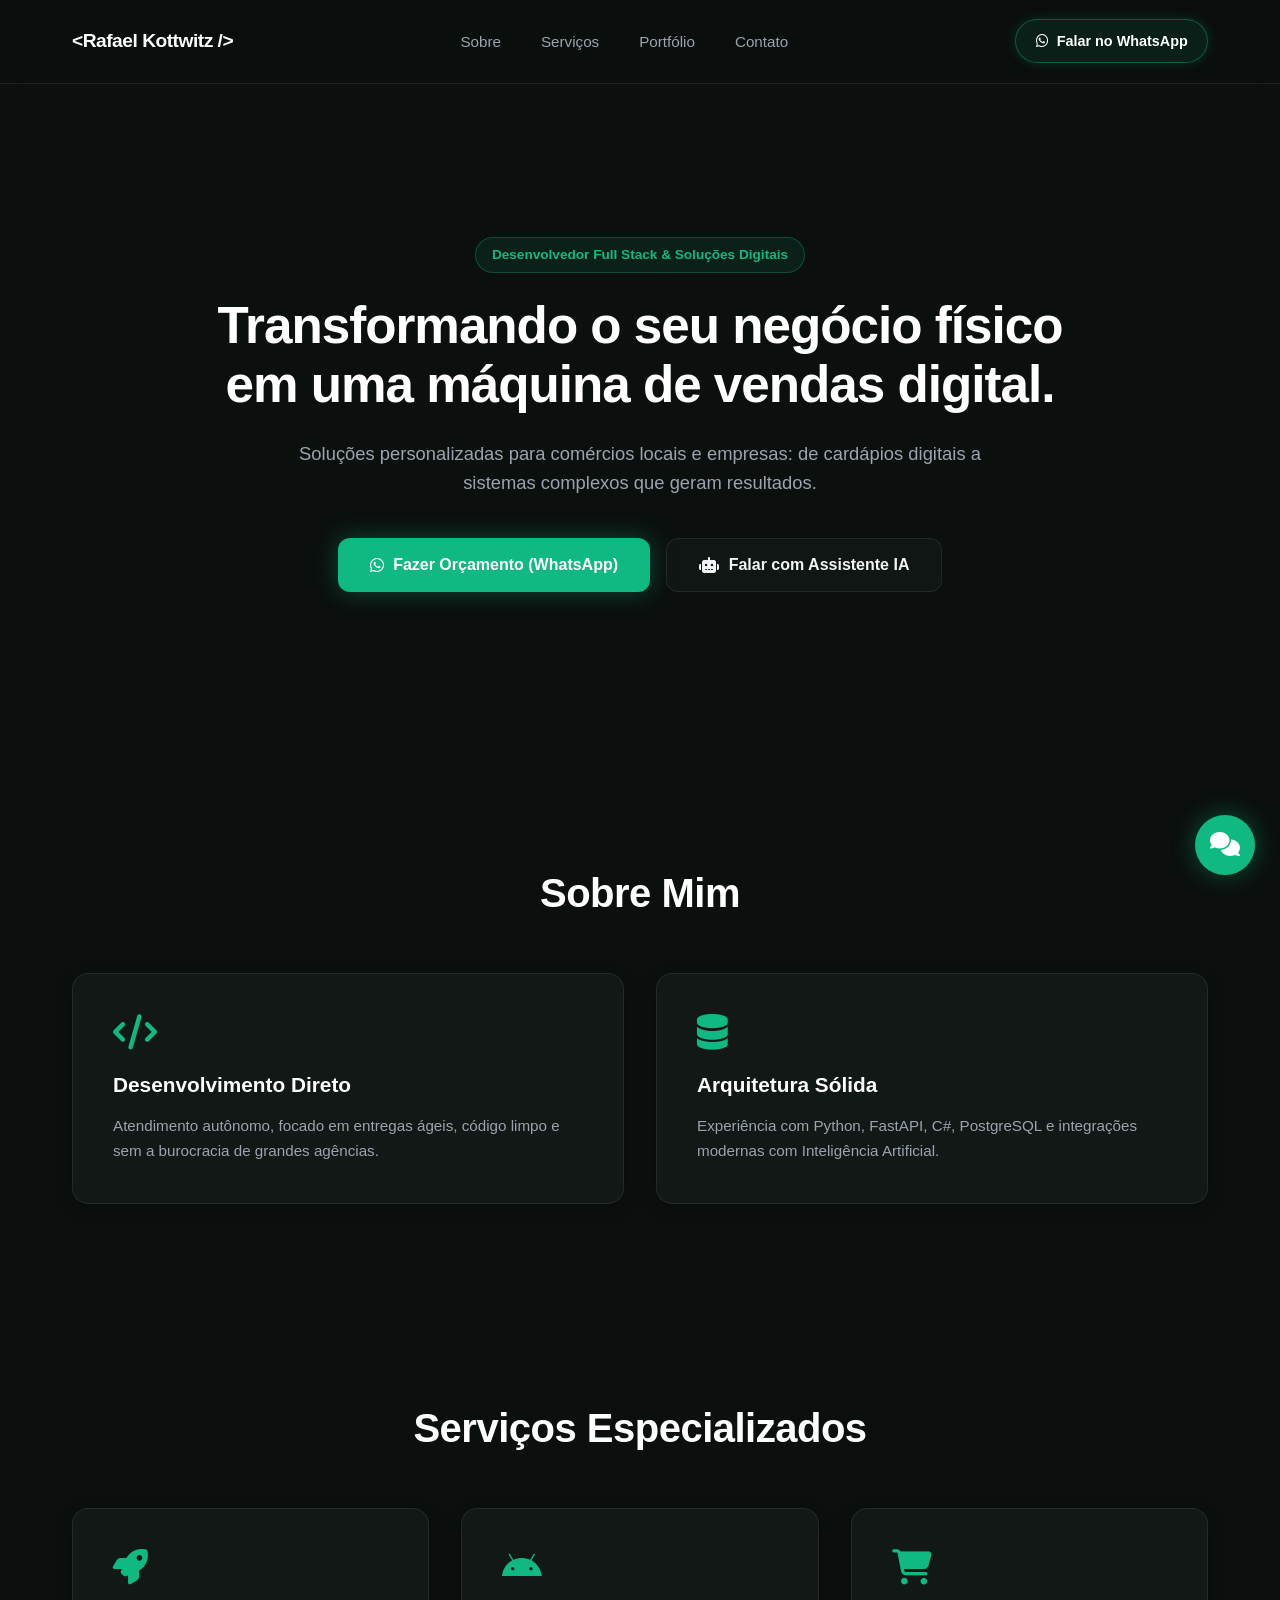
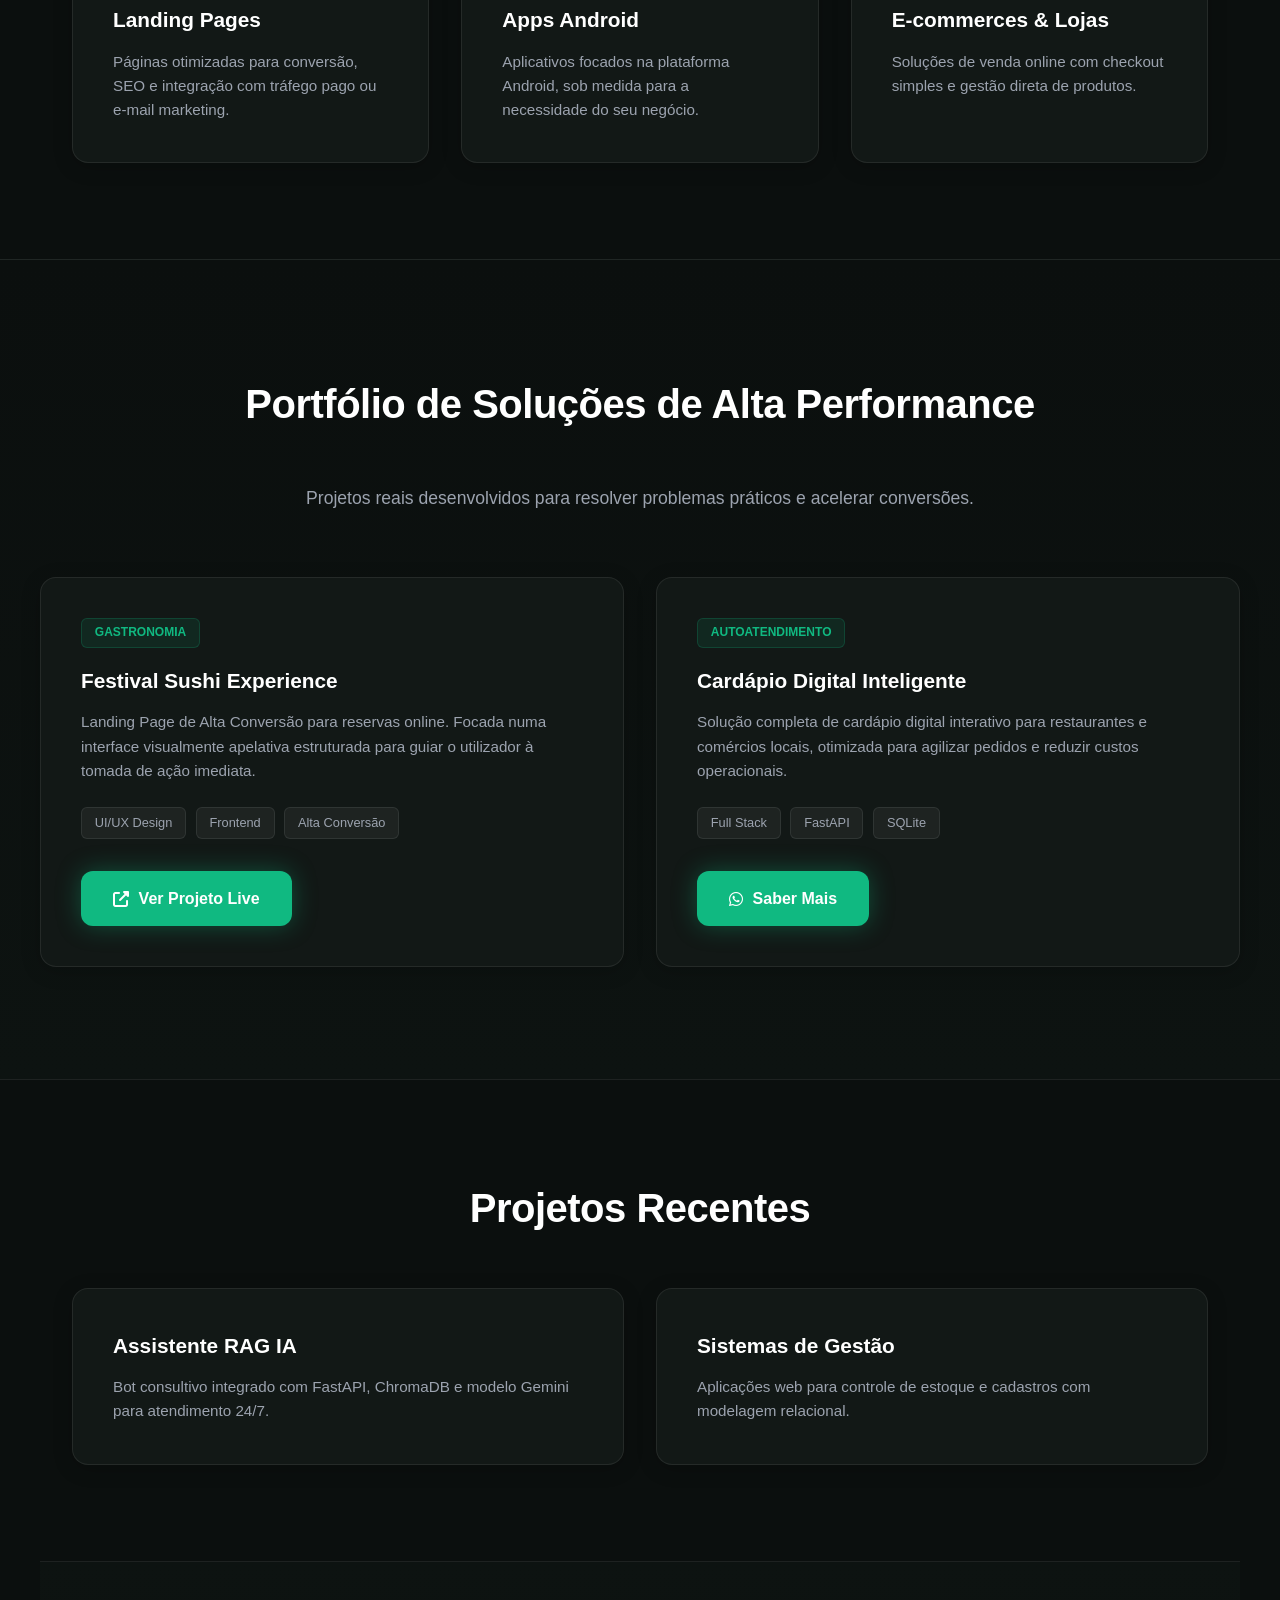
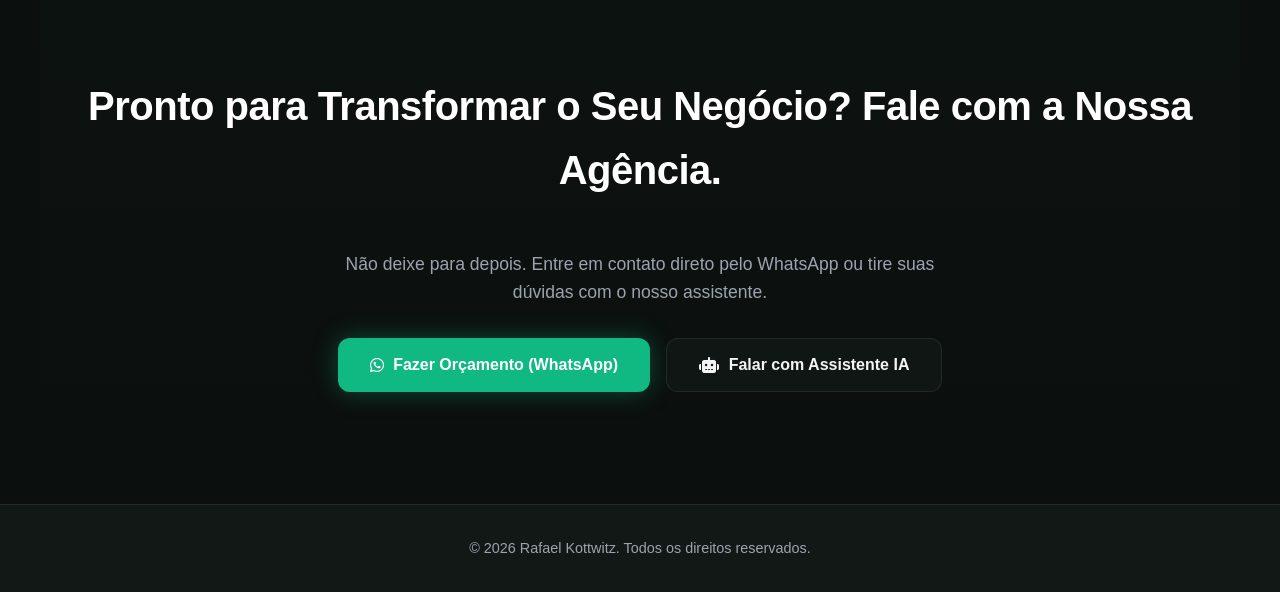
==== index.html @ d49a2260 "design att" ====
<!DOCTYPE html>
<html lang="pt-BR">

<head>
    <meta charset="UTF-8">
    <meta name="viewport" content="width=device-width, initial-scale=1.0">
    <title>Rafael Kottwitz | Desenvolvedor Software & Soluções B2B</title>
    <link rel="stylesheet" href="styles.css">
    <link rel="stylesheet" href="https://cdnjs.cloudflare.com/ajax/libs/font-awesome/6.4.0/css/all.min.css">
</head>

<body>
    <!-- Header Fixo / Navbar Persistente -->
    <header class="header">
        <nav class="nav-container">
            <div class="logo">&lt;Rafael Kottwitz /&gt;</div>
            <ul class="nav-links">
                <li><a href="#sobre">Sobre</a></li>
                <li><a href="#servicos">Serviços</a></li>
                <li><a href="#portfolio">Portfólio</a></li>
                <li><a href="#contato">Contato</a></li>
            </ul>
            <div class="header-cta">
                <a href="https://wa.me/5547988258610?text=Olá%20Rafael,%20vi%20o%20teu%20portfólio%20e%20quero%20fazer%20um%20orçamento!" target="_blank" class="btn-nav">
                    <i class="fab fa-whatsapp"></i> Falar no WhatsApp
                </a>
            </div>
        </nav>
    </header>

    <main>
        <!-- Hero Section -->
        <section class="hero" id="inicio">
            <div class="hero-overlay"></div>
            <div class="hero-content">
                <span class="badge">Desenvolvedor Full Stack & Soluções Digitais</span>
                <h1>Transformando o seu negócio físico em uma máquina de vendas digital.</h1>
                <p>Soluções personalizadas para comércios locais e empresas: de cardápios digitais a sistemas complexos que geram resultados.</p>
                <div class="hero-btns">
                    <a href="https://wa.me/5547988258610?text=Olá%20Rafael,%20gostaria%20de%20fazer%20um%20orçamento." target="_blank" class="btn-primary">
                        <i class="fab fa-whatsapp"></i> Fazer Orçamento (WhatsApp)
                    </a>
                    <button class="btn-secondary" onclick="toggleChat()">
                        <i class="fas fa-robot"></i> Falar com Assistente IA
                    </button>
                </div>
            </div>
        </section>

        <!-- Sobre Mim -->
        <section id="sobre" class="sobre">
            <h2>Sobre Mim</h2>
            <div class="sobre-grid">
                <div class="sobre-card">
                    <i class="fas fa-code"></i>
                    <h3>Desenvolvimento Direto</h3>
                    <p>Atendimento autônomo, focado em entregas ágeis, código limpo e sem a burocracia de grandes agências.</p>
                </div>
                <div class="sobre-card">
                    <i class="fas fa-database"></i>
                    <h3>Arquitetura Sólida</h3>
                    <p>Experiência com Python, FastAPI, C#, PostgreSQL e integrações modernas com Inteligência Artificial.</p>
                </div>
            </div>
        </section>

        <!-- Serviços Especializados -->
        <section id="servicos" class="servicos">
            <h2>Serviços Especializados</h2>
            <div class="cards-grid">
                <div class="card">
                    <i class="fas fa-rocket"></i>
                    <h3>Landing Pages</h3>
                    <p>Páginas otimizadas para conversão, SEO e integração com tráfego pago ou e-mail marketing.</p>
                </div>
                <div class="card">
                    <i class="fab fa-android"></i>
                    <h3>Apps Android</h3>
                    <p>Aplicativos focados na plataforma Android, sob medida para a necessidade do seu negócio.</p>
                </div>
                <div class="card">
                    <i class="fas fa-shopping-cart"></i>
                    <h3>E-commerces & Lojas</h3>
                    <p>Soluções de venda online com checkout simples e gestão direta de produtos.</p>
                </div>
            </div>
        </section>

        <!-- Vitrine de Projetos em Destaque -->
        <section id="portfolio" class="portfolio-section">
            <div class="container">
                <h2 class="section-title">Portfólio de Soluções de Alta Performance</h2>
                <p class="section-subtitle">Projetos reais desenvolvidos para resolver problemas práticos e acelerar conversões.</p>

                <div class="project-grid-main">
                    <div class="project-card">
                        <div class="project-info">
                            <span class="project-tag-top">Gastronomia</span>
                            <h3>Festival Sushi Experience</h3>
                            <p>
                                Landing Page de Alta Conversão para reservas online. Focada numa interface visualmente apelativa estruturada para guiar o utilizador à tomada de ação imediata.
                            </p>
                            <div class="project-tags">
                                <span>UI/UX Design</span>
                                <span>Frontend</span>
                                <span>Alta Conversão</span>
                            </div>
                            <div class="project-actions">
                                <a href="https://festivalsushi.netlify.app/" target="_blank" class="btn-primary">
                                    <i class="fas fa-external-link-alt"></i> Ver Projeto Live
                                </a>
                            </div>
                        </div>
                    </div>

                    <div class="project-card">
                        <div class="project-info">
                            <span class="project-tag-top">Autoatendimento</span>
                            <h3>Cardápio Digital Inteligente</h3>
                            <p>
                                Solução completa de cardápio digital interativo para restaurantes e comércios locais, otimizada para agilizar pedidos e reduzir custos operacionais.
                            </p>
                            <div class="project-tags">
                                <span>Full Stack</span>
                                <span>FastAPI</span>
                                <span>SQLite</span>
                            </div>
                            <div class="project-actions">
                                <a href="https://wa.me/5547988258610?text=Olá%20Rafael,%20quero%20conhecer%20o%20Cardápio%20Digital!" target="_blank" class="btn-primary">
                                    <i class="fab fa-whatsapp"></i> Saber Mais
                                </a>
                            </div>
                        </div>
                    </div>
                </div>
            </div>
        </section>

        <!-- Outros Projetos / Projetos Recentes -->
        <section class="portfolio">
            <h2>Projetos Recentes</h2>
            <div class="portfolio-grid">
                <div class="portfolio-item">
                    <div class="portfolio-info">
                        <h3>Assistente RAG IA</h3>
                        <p>Bot consultivo integrado com FastAPI, ChromaDB e modelo Gemini para atendimento 24/7.</p>
                    </div>
                </div>
                <div class="portfolio-item">
                    <div class="portfolio-info">
                        <h3>Sistemas de Gestão</h3>
                        <p>Aplicações web para controle de estoque e cadastros com modelagem relacional.</p>
                    </div>
                </div>
            </div>
        </section>

        <!-- Secção de Contato Final -->
        <section id="contato" class="contato-final">
            <div class="container text-center">
                <h2>Pronto para Transformar o Seu Negócio? Fale com a Nossa Agência.</h2>
                <p>Não deixe para depois. Entre em contato direto pelo WhatsApp ou tire suas dúvidas com o nosso assistente.</p>
                <div class="hero-btns" style="margin-top: 2rem;">
                    <a href="https://wa.me/5547988258610?text=Olá%20Rafael,%20quero%20fazer%20um%20orçamento%20pelo%20portfólio." target="_blank" class="btn-primary">
                        <i class="fab fa-whatsapp"></i> Fazer Orçamento (WhatsApp)
                    </a>
                    <button class="btn-secondary" onclick="toggleChat()">
                        <i class="fas fa-robot"></i> Falar com Assistente IA
                    </button>
                </div>
            </div>
        </section>
    </main>

    <!-- Footer -->
    <footer class="footer-bottom">
        <p>© 2026 Rafael Kottwitz. Todos os direitos reservados.</p>
    </footer>

    <!-- Chat Widget Integrado -->
    <div class="chat-widget">
        <button class="chat-toggle-btn" onclick="toggleChat()">
            <i class="fas fa-comments"></i>
        </button>

        <div class="chat-box" id="chatBox">
            <div class="chat-header">
                <div class="chat-status">
                    <span class="status-dot"></span>
                    <div>
                        <strong>Assistente Virtual</strong>
                        <small>IA de Atendimento</small>
                    </div>
                </div>
                <button class="close-btn" onclick="toggleChat()">&times;</button>
            </div>

            <div class="chat-messages" id="chatMessages">
                <div class="message bot-message">
                    Olá! Sou o assistente virtual do Rafael. Como posso te ajudar com seu projeto hoje?
                </div>
            </div>

            <div class="chat-quick-tags">
                <button onclick="sendQuickMessage('Quanto custa uma landing page?')">📄 Preço Landing Page</button>
                <button onclick="sendQuickMessage('Você faz app para Android?')">📱 App Android</button>
            </div>

            <form class="chat-input-area" id="chatForm" onsubmit="handleSendMessage(event)">
                <input type="text" id="userInput" placeholder="Digite sua mensagem..." autocomplete="off">
                <button type="submit"><i class="fas fa-paper-plane"></i></button>
            </form>
        </div>
    </div>

    <script src="script.js"></script>
</body>

</html>
---- styles.css ----
:root {
    --bg-color: #0b0f0e;
    --card-bg: #121816;
    --accent-color: #10b981;
    --accent-hover: #059669;
    --text-color: #f3f4f6;
    --text-secondary: #9ca3af;
    --border-color: rgba(255, 255, 255, 0.08);
}

* {
    margin: 0;
    padding: 0;
    box-sizing: border-box;
    font-family: 'Segoe UI', Tahoma, Geneva, Verdana, sans-serif;
}

body {
    background-color: var(--bg-color);
    color: var(--text-color);
    line-height: 1.6;
    overflow-x: hidden;
}

/* Header fixo com efeito vidro */
.header {
    background: rgba(11, 15, 14, 0.85);
    backdrop-filter: blur(12px);
    position: fixed;
    top: 0;
    width: 100%;
    z-index: 100;
    border-bottom: 1px solid var(--border-color);
}

.nav-container {
    max-width: 1200px;
    margin: 0 auto;
    display: flex;
    justify-content: space-between;
    align-items: center;
    padding: 1.2rem 2rem;
}

.logo {
    font-weight: 700;
    font-size: 1.2rem;
    color: #ffffff;
    letter-spacing: -0.5px;
}

.logo span {
    color: var(--accent-color);
}

.nav-links {
    display: flex;
    list-style: none;
    gap: 2.5rem;
    align-items: center;
}

.nav-links a {
    color: var(--text-secondary);
    text-decoration: none;
    transition: 0.3s;
    font-size: 0.95rem;
    font-weight: 500;
}

.nav-links a:hover {
    color: var(--accent-color);
}

.btn-nav {
    border: 1px solid rgba(16, 185, 129, 0.4);
    padding: 0.6rem 1.2rem;
    border-radius: 9999px;
    background: rgba(16, 185, 129, 0.1);
    color: #ffffff;
    text-decoration: none;
    font-weight: 600;
    font-size: 0.9rem;
    display: inline-flex;
    align-items: center;
    gap: 0.5rem;
    transition: all 0.3s ease;
    box-shadow: 0 0 12px rgba(16, 185, 129, 0.2);
}

.btn-nav:hover {
    background: var(--accent-hover);
    border-color: var(--accent-hover);
}

/* Hero Section */
.hero {
    position: relative;
    min-height: 85vh;
    display: flex;
    align-items: center;
    justify-content: center;
    padding: 9rem 2rem 5rem;
    text-align: center;
    background: url('https://images.unsplash.com/photo-1550751827-4bd374c3f58b?auto=format&fit=crop&q=80&w=1920') no-repeat center center/cover;
}

.hero-overlay {
    position: absolute;
    top: 0;
    left: 0;
    width: 100%;
    height: 100%;
    background: radial-gradient(circle at center, rgba(11, 15, 14, 0.85) 0%, rgba(11, 15, 14, 0.96) 100%);
    z-index: 1;
}

.hero-content {
    position: relative;
    z-index: 2;
    max-width: 900px;
}

.badge {
    background: rgba(16, 185, 129, 0.1);
    color: var(--accent-color);
    padding: 0.4rem 1rem;
    border-radius: 9999px;
    font-size: 0.85rem;
    border: 1px solid rgba(16, 185, 129, 0.3);
    font-weight: 600;
    display: inline-block;
    margin-bottom: 1.5rem;
}

.hero h1 {
    font-size: 3.2rem;
    margin-bottom: 1.5rem;
    font-weight: 800;
    letter-spacing: -1px;
    line-height: 1.15;
    color: #ffffff;
}

.hero p {
    color: var(--text-secondary);
    font-size: 1.15rem;
    margin-bottom: 2.5rem;
    max-width: 700px;
    margin-left: auto;
    margin-right: auto;
}

.hero-btns {
    display: flex;
    gap: 1rem;
    justify-content: center;
    flex-wrap: wrap;
}

.btn-primary, .btn-secondary {
    padding: 0.9rem 2rem;
    border-radius: 12px;
    font-weight: 600;
    cursor: pointer;
    text-decoration: none;
    display: inline-flex;
    align-items: center;
    gap: 0.6rem;
    transition: all 0.3s ease;
    font-size: 1rem;
}

.btn-primary {
    background: var(--accent-color);
    color: #ffffff;
    border: none;
    box-shadow: 0 0 25px rgba(16, 185, 129, 0.35);
}

.btn-primary:hover {
    background: var(--accent-hover);
    transform: translateY(-2px);
    box-shadow: 0 0 30px rgba(16, 185, 129, 0.5);
}

.btn-secondary {
    background: rgba(18, 24, 22, 0.8);
    color: var(--text-color);
    border: 1px solid var(--border-color);
}

.btn-secondary:hover {
    border-color: var(--accent-color);
    background: rgba(18, 24, 22, 1);
    transform: translateY(-2px);
}

section {
    max-width: 1200px;
    margin: 0 auto;
    padding: 6rem 2rem;
}

section h2 {
    font-size: 2.5rem;
    margin-bottom: 3rem;
    text-align: center;
    font-weight: 700;
    letter-spacing: -0.5px;
    color: #ffffff;
}

/* Grids e Cards */
.cards-grid, .sobre-grid, .portfolio-grid, .project-grid-main {
    display: grid;
    grid-template-columns: repeat(auto-fit, minmax(280px, 1fr));
    gap: 2rem;
}

.card, .sobre-card, .portfolio-item, .project-card {
    background: var(--card-bg);
    border: 1px solid var(--border-color);
    padding: 2.5rem;
    border-radius: 16px;
    transition: all 0.3s ease;
    box-shadow: 0 4px 20px rgba(0,0,0,0.2);
}

.card:hover, .sobre-card:hover, .portfolio-item:hover, .project-card:hover {
    border-color: rgba(16, 185, 129, 0.5);
    transform: translateY(-5px);
    box-shadow: 0 10px 30px rgba(16, 185, 129, 0.15);
}

.card i, .sobre-card i {
    font-size: 2.2rem;
    color: var(--accent-color);
    margin-bottom: 1.2rem;
}

.card h3, .sobre-card h3, .portfolio-item h3, .project-info h3 {
    color: #ffffff;
    font-size: 1.3rem;
    margin-bottom: 0.8rem;
}

.card p, .sobre-card p, .portfolio-item p, .project-info p, .section-subtitle {
    color: var(--text-secondary);
    font-size: 0.95rem;
    line-height: 1.6;
}

/* Secção de Projetos em Destaque */
.portfolio-section {
    background: linear-gradient(180deg, var(--bg-color) 0%, #0d1311 100%);
    border-top: 1px solid var(--border-color);
    border-bottom: 1px solid var(--border-color);
    max-width: 100%;
    padding: 7rem 2rem;
}

.portfolio-section .container {
    max-width: 1200px;
    margin: 0 auto;
}

.section-subtitle {
    text-align: center;
    margin-bottom: 4rem;
    font-size: 1.1rem;
}

.project-tag-top {
    display: inline-block;
    background: rgba(16, 185, 129, 0.1);
    color: var(--accent-color);
    padding: 0.3rem 0.8rem;
    border-radius: 6px;
    font-size: 0.75rem;
    font-weight: 600;
    text-transform: uppercase;
    margin-bottom: 1rem;
    border: 1px solid rgba(16, 185, 129, 0.2);
}

.project-tags {
    display: flex;
    gap: 0.6rem;
    margin: 1.5rem 0;
    flex-wrap: wrap;
}

.project-tags span {
    background: rgba(255, 255, 255, 0.05);
    color: var(--text-secondary);
    padding: 0.3rem 0.8rem;
    border-radius: 6px;
    font-size: 0.8rem;
    border: 1px solid var(--border-color);
}

.project-actions {
    margin-top: 2rem;
}

/* Contato Final */
.contato-final {
    background: linear-gradient(180deg, #0d1311 0%, var(--bg-color) 100%);
    border-top: 1px solid var(--border-color);
    text-align: center;
    padding: 7rem 2rem;
}

.contato-final p {
    color: var(--text-secondary);
    font-size: 1.1rem;
    max-width: 650px;
    margin: 0 auto;
}

.text-center {
    text-align: center;
}

.footer-bottom {
    background: var(--card-bg);
    border-top: 1px solid var(--border-color);
    padding: 2rem;
    text-align: center;
    color: var(--text-secondary);
    font-size: 0.9rem;
}

/* Chat Widget Modernizado */
.chat-widget {
    position: fixed;
    bottom: 25px;
    right: 25px;
    z-index: 1000;
}

.chat-toggle-btn {
    width: 60px;
    height: 60px;
    border-radius: 50%;
    background: var(--accent-color);
    border: none;
    color: #ffffff;
    font-size: 1.5rem;
    cursor: pointer;
    box-shadow: 0 0 25px rgba(16, 185, 129, 0.4);
    transition: all 0.3s ease;
}

.chat-toggle-btn:hover {
    transform: scale(1.1);
    background: var(--accent-hover);
}

.chat-box {
    display: none;
    position: absolute;
    bottom: 75px;
    right: 0;
    width: 380px;
    height: 500px;
    background: var(--card-bg);
    border: 1px solid var(--border-color);
    border-radius: 16px;
    flex-direction: column;
    box-shadow: 0 15px 40px rgba(0,0,0,0.6);
    overflow: hidden;
}

.chat-box.active {
    display: flex;
}

.chat-header {
    background: #17201c;
    padding: 1rem 1.2rem;
    display: flex;
    justify-content: space-between;
    align-items: center;
    border-bottom: 1px solid var(--border-color);
}

.chat-status {
    display: flex;
    align-items: center;
    gap: 0.7rem;
}

.status-dot {
    width: 9px;
    height: 9px;
    background: var(--accent-color);
    border-radius: 50%;
    box-shadow: 0 0 8px var(--accent-color);
}

.close-btn {
    background: none;
    border: none;
    color: var(--text-secondary);
    font-size: 1.5rem;
    cursor: pointer;
    transition: 0.2s;
}

.close-btn:hover {
    color: #ffffff;
}

.chat-messages {
    flex: 1;
    padding: 1.2rem;
    overflow-y: auto;
    display: flex;
    flex-direction: column;
    gap: 0.9rem;
}

.message {
    max-width: 85%;
    padding: 0.8rem 1rem;
    border-radius: 10px;
    font-size: 0.9rem;
}

.user-message {
    background: var(--accent-color);
    color: #ffffff;
    align-self: flex-end;
    font-weight: 500;
}

.bot-message {
    background: #18221e;
    color: var(--text-color);
    align-self: flex-start;
    border: 1px solid var(--border-color);
}

.chat-quick-tags {
    padding: 0.6rem;
    display: flex;
    gap: 0.5rem;
    overflow-x: auto;
    background: #0d1210;
    border-top: 1px solid var(--border-color);
}

.chat-quick-tags button {
    background: #16201c;
    border: 1px solid var(--border-color);
    color: var(--text-color);
    padding: 0.4rem 0.8rem;
    border-radius: 6px;
    font-size: 0.78rem;
    white-space: nowrap;
    cursor: pointer;
    transition: 0.2s;
}

.chat-quick-tags button:hover {
    border-color: var(--accent-color);
    color: var(--accent-color);
}

.chat-input-area {
    display: flex;
    padding: 0.9rem;
    border-top: 1px solid var(--border-color);
    background: #17201c;
}

.chat-input-area input {
    flex: 1;
    background: #0b0f0e;
    border: 1px solid var(--border-color);
    color: var(--text-color);
    padding: 0.6rem 0.9rem;
    border-radius: 8px;
    outline: none;
    font-size: 0.9rem;
}

.chat-input-area input:focus {
    border-color: var(--accent-color);
}

.chat-input-area button {
    background: var(--accent-color);
    border: none;
    color: #ffffff;
    padding: 0 1.1rem;
    margin-left: 0.6rem;
    border-radius: 8px;
    cursor: pointer;
    font-size: 1rem;
    transition: 0.2s;
}

.chat-input-area button:hover {
    background: var(--accent-hover);
}

/* Responsividade Mobile */
@media (max-width: 768px) {
    .nav-links {
        display: none;
    }
    
    .hero h1 {
        font-size: 2.3rem;
    }
    
    section {
        padding: 4rem 1.2rem;
    }
}

@media (max-width: 480px) {
    .chat-box {
        position: fixed;
        bottom: 0;
        right: 0;
        left: 0;
        top: 0;
        width: 100% !important;
        height: 100dvh !important;
        border-radius: 0;
        border: none;
        z-index: 2000;
    }
    
    .chat-widget {
        bottom: 15px;
        right: 15px;
    }
}
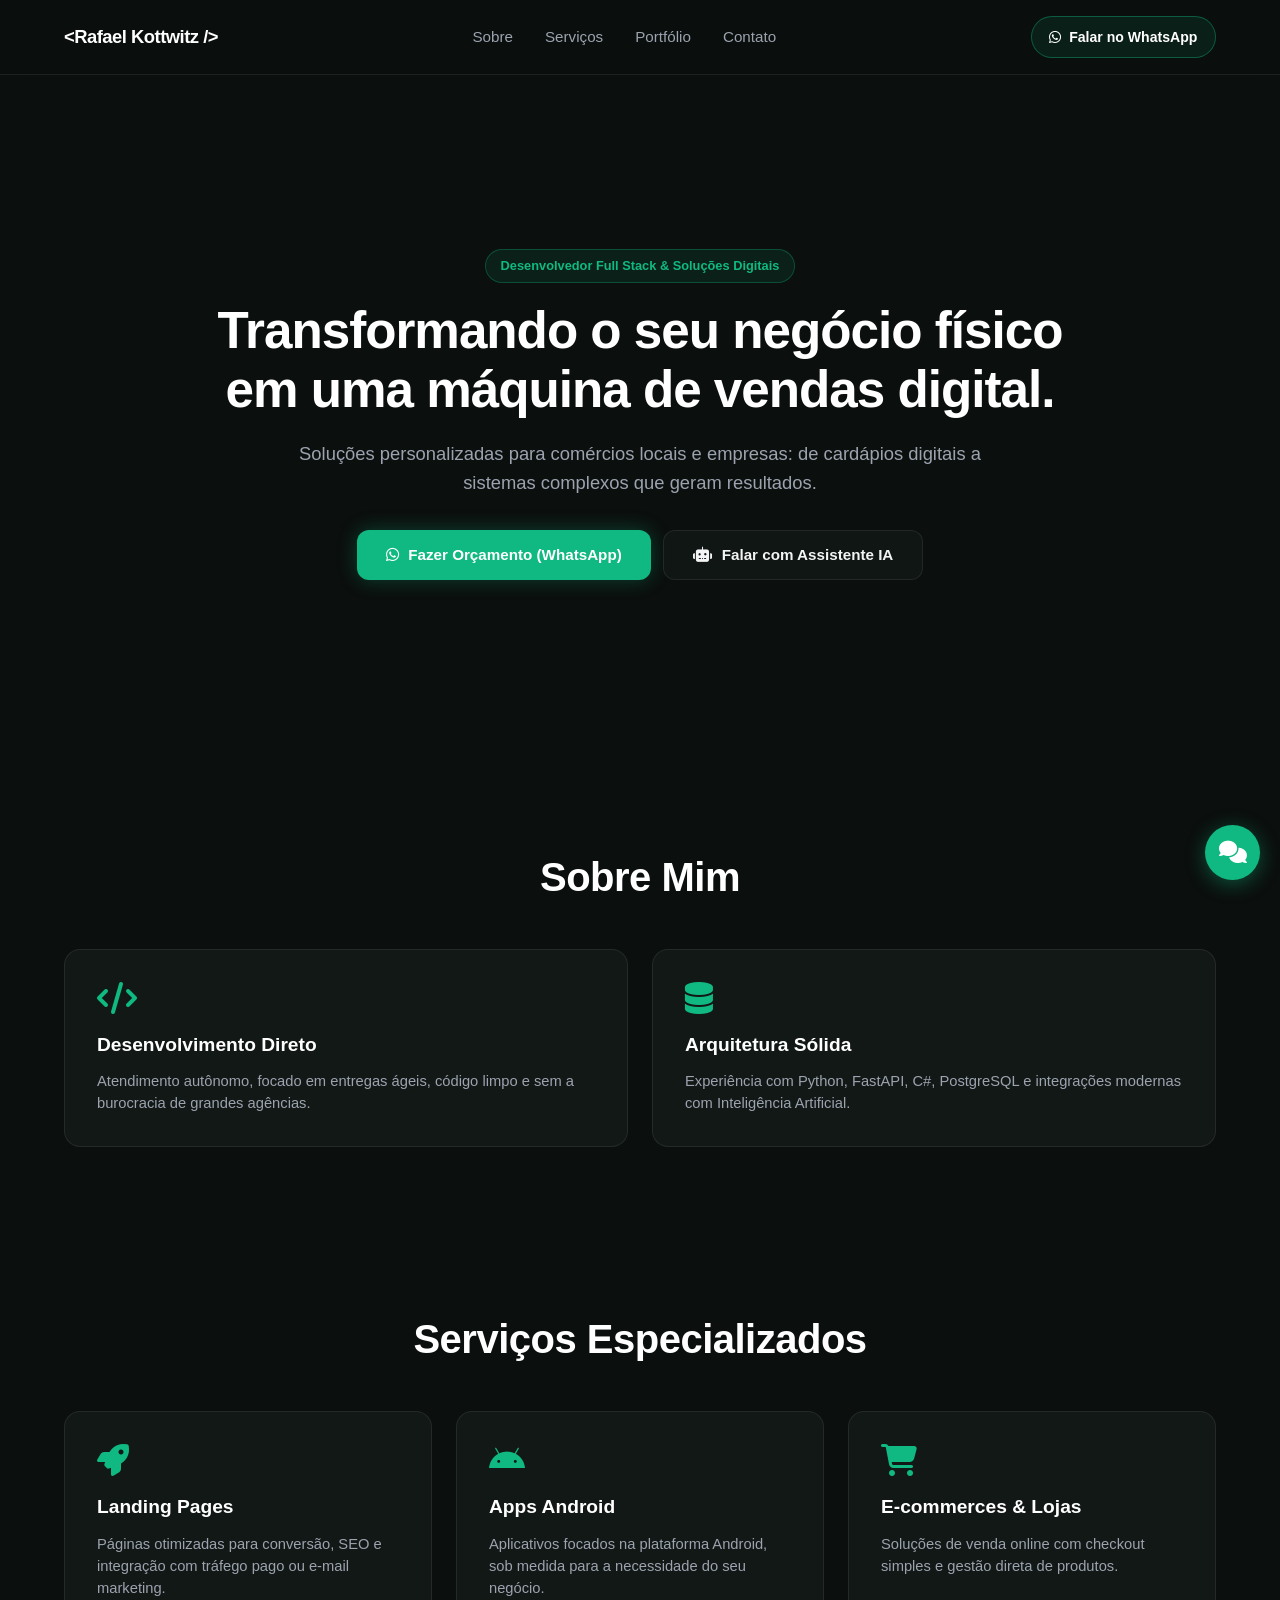
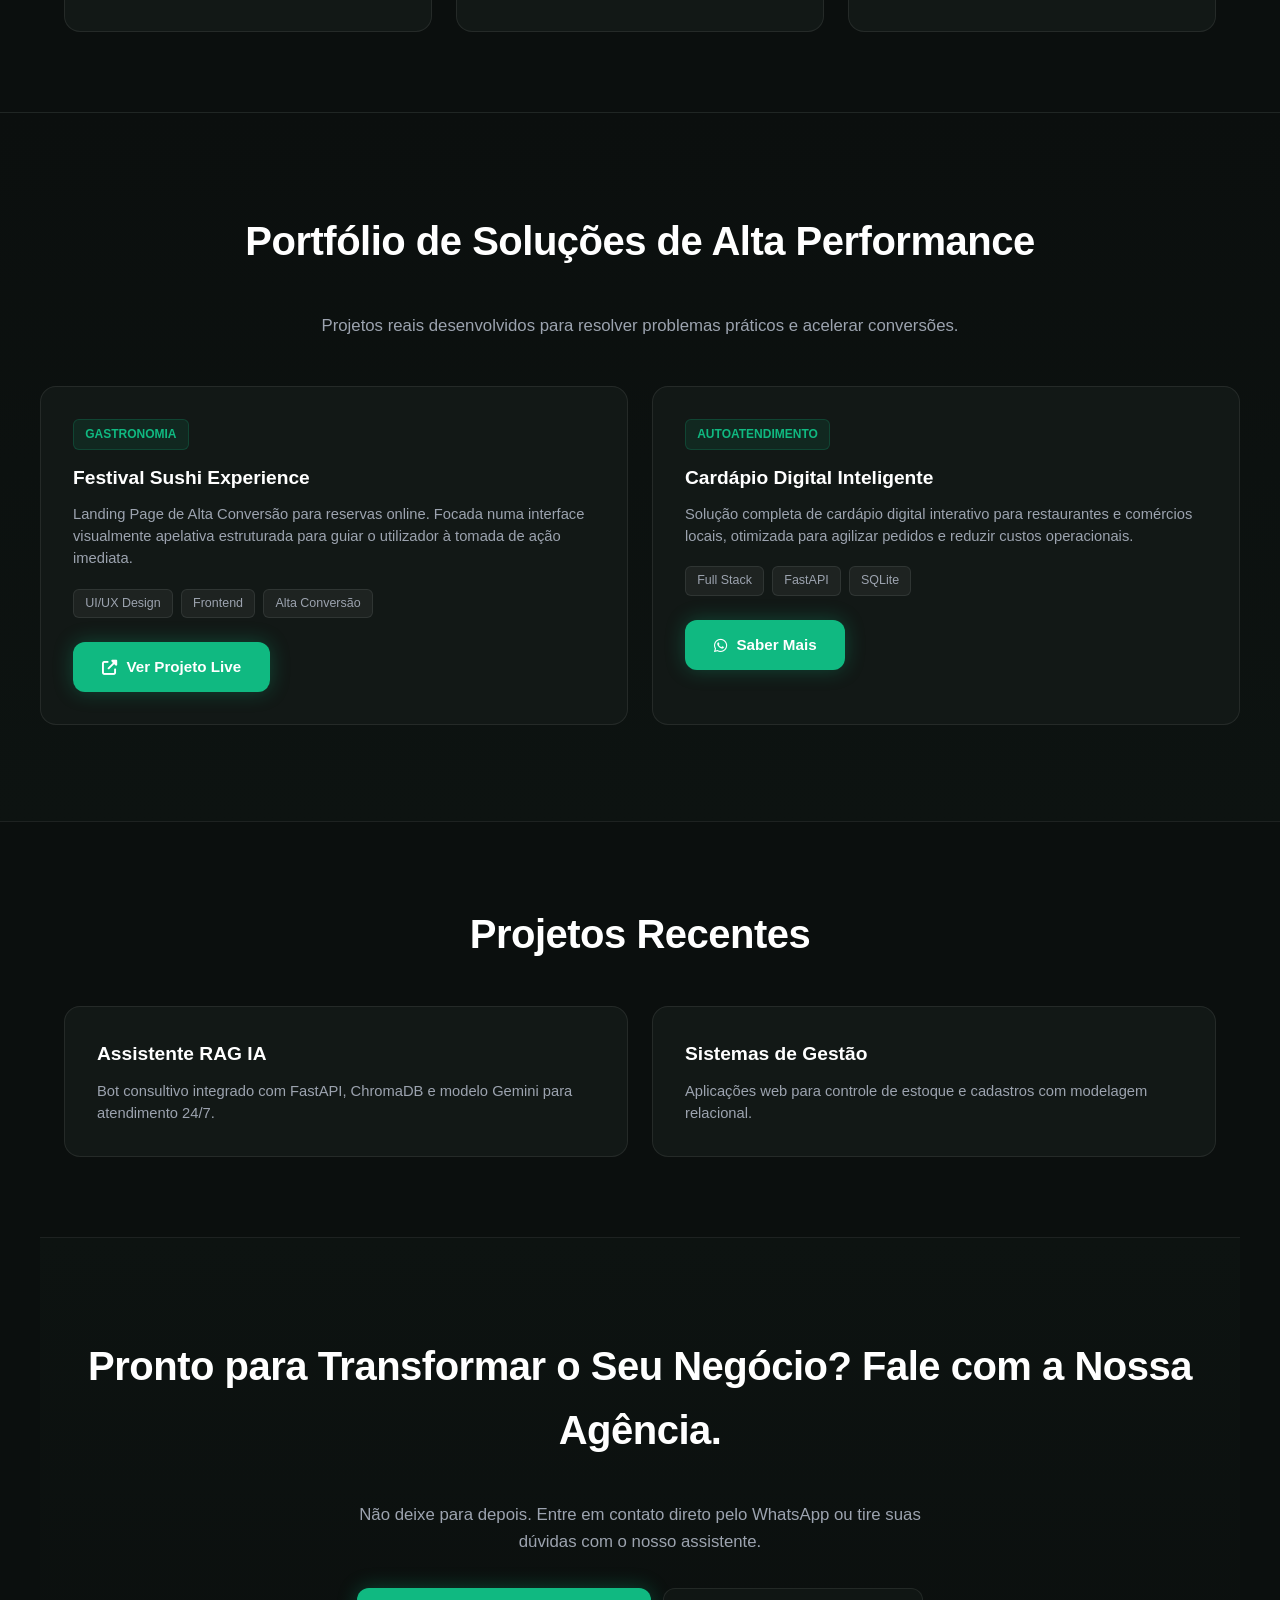
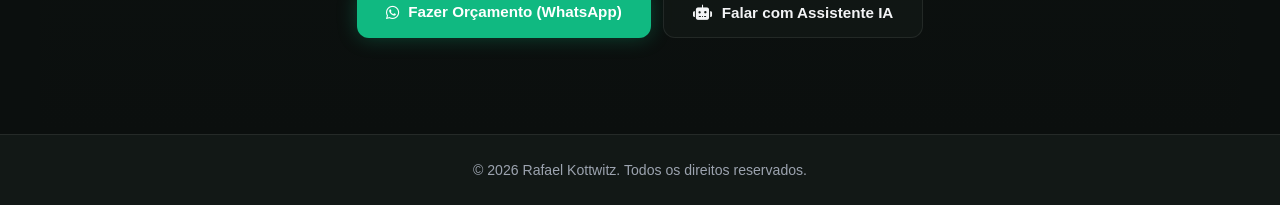
==== commit dada2906: "feat: otimiza responsividade mobile e navbar com menu hamburguer" ====
--- a/index.html
+++ b/index.html
@@ -10,21 +10,33 @@
 </head>
 
 <body>
-    <!-- Header Fixo / Navbar Persistente -->
+    <!-- Header Fixo / Navbar Responsiva -->
     <header class="header">
         <nav class="nav-container">
             <div class="logo">&lt;Rafael Kottwitz /&gt;</div>
-            <ul class="nav-links">
-                <li><a href="#sobre">Sobre</a></li>
-                <li><a href="#servicos">Serviços</a></li>
-                <li><a href="#portfolio">Portfólio</a></li>
-                <li><a href="#contato">Contato</a></li>
+            
+            <ul class="nav-links" id="navLinks">
+                <li><a href="#sobre" onclick="closeMenu()">Sobre</a></li>
+                <li><a href="#servicos" onclick="closeMenu()">Serviços</a></li>
+                <li><a href="#portfolio" onclick="closeMenu()">Portfólio</a></li>
+                <li><a href="#contato" onclick="closeMenu()">Contato</a></li>
+                <li class="mobile-cta">
+                    <a href="https://wa.me/5547988258610?text=Olá%20Rafael,%20vi%20o%20teu%20portfólio%20e%20quero%20fazer%20um%20orçamento!" target="_blank" class="btn-nav">
+                        <i class="fab fa-whatsapp"></i> Falar no WhatsApp
+                    </a>
+                </li>
             </ul>
-            <div class="header-cta">
+
+            <div class="header-cta desktop-only">
                 <a href="https://wa.me/5547988258610?text=Olá%20Rafael,%20vi%20o%20teu%20portfólio%20e%20quero%20fazer%20um%20orçamento!" target="_blank" class="btn-nav">
                     <i class="fab fa-whatsapp"></i> Falar no WhatsApp
                 </a>
             </div>
+
+            <!-- Botão Hambúrguer para Mobile -->
+            <button class="menu-hamburger" id="menuHamburger" onclick="toggleMenu()" aria-label="Abrir Menu">
+                <i class="fas fa-bars"></i>
+            </button>
         </nav>
     </header>
 
@@ -136,7 +148,7 @@
             </div>
         </section>
 
-        <!-- Outros Projetos / Projetos Recentes -->
+        <!-- Projetos Recentes -->
         <section class="portfolio">
             <h2>Projetos Recentes</h2>
             <div class="portfolio-grid">
@@ -179,7 +191,7 @@
 
     <!-- Chat Widget Integrado -->
     <div class="chat-widget">
-        <button class="chat-toggle-btn" onclick="toggleChat()">
+        <button class="chat-toggle-btn" onclick="toggleChat()" aria-label="Abrir Chat">
             <i class="fas fa-comments"></i>
         </button>
 
--- a/styles.css
+++ b/styles.css
@@ -13,6 +13,7 @@
     padding: 0;
     box-sizing: border-box;
     font-family: 'Segoe UI', Tahoma, Geneva, Verdana, sans-serif;
+    scroll-behavior: smooth;
 }
 
 body {
@@ -22,14 +23,15 @@
     overflow-x: hidden;
 }
 
-/* Header fixo com efeito vidro */
+/* Header Fixo / Navbar Otimizada */
 .header {
-    background: rgba(11, 15, 14, 0.85);
+    background: rgba(11, 15, 14, 0.9);
     backdrop-filter: blur(12px);
+    -webkit-backdrop-filter: blur(12px);
     position: fixed;
     top: 0;
     width: 100%;
-    z-index: 100;
+    z-index: 1000;
     border-bottom: 1px solid var(--border-color);
 }
 
@@ -39,31 +41,28 @@
     display: flex;
     justify-content: space-between;
     align-items: center;
-    padding: 1.2rem 2rem;
+    padding: 1rem 1.5rem;
 }
 
 .logo {
     font-weight: 700;
-    font-size: 1.2rem;
+    font-size: 1.15rem;
     color: #ffffff;
     letter-spacing: -0.5px;
-}
-
-.logo span {
-    color: var(--accent-color);
+    z-index: 1001;
 }
 
 .nav-links {
     display: flex;
     list-style: none;
-    gap: 2.5rem;
+    gap: 2rem;
     align-items: center;
 }
 
 .nav-links a {
     color: var(--text-secondary);
     text-decoration: none;
-    transition: 0.3s;
+    transition: color 0.2s ease;
     font-size: 0.95rem;
     font-weight: 500;
 }
@@ -72,25 +71,40 @@
     color: var(--accent-color);
 }
 
+.mobile-cta {
+    display: none;
+}
+
 .btn-nav {
     border: 1px solid rgba(16, 185, 129, 0.4);
-    padding: 0.6rem 1.2rem;
+    padding: 0.55rem 1.1rem;
     border-radius: 9999px;
     background: rgba(16, 185, 129, 0.1);
     color: #ffffff;
     text-decoration: none;
     font-weight: 600;
-    font-size: 0.9rem;
+    font-size: 0.88rem;
     display: inline-flex;
     align-items: center;
     gap: 0.5rem;
-    transition: all 0.3s ease;
-    box-shadow: 0 0 12px rgba(16, 185, 129, 0.2);
+    transition: all 0.2s ease;
 }
 
 .btn-nav:hover {
     background: var(--accent-hover);
     border-color: var(--accent-hover);
+}
+
+/* Botão Menu Hambúrguer */
+.menu-hamburger {
+    display: none;
+    background: none;
+    border: none;
+    color: var(--text-color);
+    font-size: 1.5rem;
+    cursor: pointer;
+    z-index: 1001;
+    padding: 0.4rem;
 }
 
 /* Hero Section */
@@ -100,7 +114,7 @@
     display: flex;
     align-items: center;
     justify-content: center;
-    padding: 9rem 2rem 5rem;
+    padding: 8rem 1.5rem 4rem;
     text-align: center;
     background: url('https://images.unsplash.com/photo-1550751827-4bd374c3f58b?auto=format&fit=crop&q=80&w=1920') no-repeat center center/cover;
 }
@@ -124,18 +138,18 @@
 .badge {
     background: rgba(16, 185, 129, 0.1);
     color: var(--accent-color);
-    padding: 0.4rem 1rem;
+    padding: 0.35rem 0.9rem;
     border-radius: 9999px;
-    font-size: 0.85rem;
+    font-size: 0.8rem;
     border: 1px solid rgba(16, 185, 129, 0.3);
     font-weight: 600;
     display: inline-block;
-    margin-bottom: 1.5rem;
+    margin-bottom: 1.2rem;
 }
 
 .hero h1 {
-    font-size: 3.2rem;
-    margin-bottom: 1.5rem;
+    font-size: clamp(2.2rem, 5vw, 3.2rem);
+    margin-bottom: 1.2rem;
     font-weight: 800;
     letter-spacing: -1px;
     line-height: 1.15;
@@ -144,8 +158,8 @@
 
 .hero p {
     color: var(--text-secondary);
-    font-size: 1.15rem;
-    margin-bottom: 2.5rem;
+    font-size: clamp(1rem, 2vw, 1.15rem);
+    margin-bottom: 2rem;
     max-width: 700px;
     margin-left: auto;
     margin-right: auto;
@@ -153,13 +167,13 @@
 
 .hero-btns {
     display: flex;
-    gap: 1rem;
+    gap: 0.8rem;
     justify-content: center;
     flex-wrap: wrap;
 }
 
 .btn-primary, .btn-secondary {
-    padding: 0.9rem 2rem;
+    padding: 0.8rem 1.8rem;
     border-radius: 12px;
     font-weight: 600;
     cursor: pointer;
@@ -167,21 +181,20 @@
     display: inline-flex;
     align-items: center;
     gap: 0.6rem;
-    transition: all 0.3s ease;
-    font-size: 1rem;
+    transition: transform 0.2s ease, background 0.2s ease;
+    font-size: 0.95rem;
 }
 
 .btn-primary {
     background: var(--accent-color);
     color: #ffffff;
     border: none;
-    box-shadow: 0 0 25px rgba(16, 185, 129, 0.35);
+    box-shadow: 0 0 20px rgba(16, 185, 129, 0.3);
 }
 
 .btn-primary:hover {
     background: var(--accent-hover);
     transform: translateY(-2px);
-    box-shadow: 0 0 30px rgba(16, 185, 129, 0.5);
 }
 
 .btn-secondary {
@@ -192,72 +205,68 @@
 
 .btn-secondary:hover {
     border-color: var(--accent-color);
-    background: rgba(18, 24, 22, 1);
     transform: translateY(-2px);
 }
 
 section {
     max-width: 1200px;
     margin: 0 auto;
-    padding: 6rem 2rem;
+    padding: 5rem 1.5rem;
 }
 
 section h2 {
-    font-size: 2.5rem;
-    margin-bottom: 3rem;
+    font-size: clamp(2rem, 4vw, 2.5rem);
+    margin-bottom: 2.5rem;
     text-align: center;
     font-weight: 700;
     letter-spacing: -0.5px;
     color: #ffffff;
 }
 
-/* Grids e Cards */
+/* Grids */
 .cards-grid, .sobre-grid, .portfolio-grid, .project-grid-main {
     display: grid;
-    grid-template-columns: repeat(auto-fit, minmax(280px, 1fr));
-    gap: 2rem;
+    grid-template-columns: repeat(auto-fit, minmax(260px, 1fr));
+    gap: 1.5rem;
 }
 
 .card, .sobre-card, .portfolio-item, .project-card {
     background: var(--card-bg);
     border: 1px solid var(--border-color);
-    padding: 2.5rem;
+    padding: 2rem;
     border-radius: 16px;
-    transition: all 0.3s ease;
-    box-shadow: 0 4px 20px rgba(0,0,0,0.2);
+    transition: border-color 0.2s ease, transform 0.2s ease;
 }
 
 .card:hover, .sobre-card:hover, .portfolio-item:hover, .project-card:hover {
-    border-color: rgba(16, 185, 129, 0.5);
-    transform: translateY(-5px);
-    box-shadow: 0 10px 30px rgba(16, 185, 129, 0.15);
+    border-color: rgba(16, 185, 129, 0.4);
+    transform: translateY(-3px);
 }
 
 .card i, .sobre-card i {
-    font-size: 2.2rem;
+    font-size: 2rem;
     color: var(--accent-color);
-    margin-bottom: 1.2rem;
+    margin-bottom: 1rem;
 }
 
 .card h3, .sobre-card h3, .portfolio-item h3, .project-info h3 {
     color: #ffffff;
-    font-size: 1.3rem;
-    margin-bottom: 0.8rem;
+    font-size: 1.2rem;
+    margin-bottom: 0.6rem;
 }
 
 .card p, .sobre-card p, .portfolio-item p, .project-info p, .section-subtitle {
     color: var(--text-secondary);
-    font-size: 0.95rem;
-    line-height: 1.6;
-}
-
-/* Secção de Projetos em Destaque */
+    font-size: 0.92rem;
+    line-height: 1.5;
+}
+
 .portfolio-section {
     background: linear-gradient(180deg, var(--bg-color) 0%, #0d1311 100%);
     border-top: 1px solid var(--border-color);
     border-bottom: 1px solid var(--border-color);
     max-width: 100%;
-    padding: 7rem 2rem;
+    padding: 6rem 1.5rem;
 }
 
 .portfolio-section .container {
@@ -267,55 +276,54 @@
 
 .section-subtitle {
     text-align: center;
-    margin-bottom: 4rem;
-    font-size: 1.1rem;
+    margin-bottom: 3rem;
+    font-size: 1.05rem;
 }
 
 .project-tag-top {
     display: inline-block;
     background: rgba(16, 185, 129, 0.1);
     color: var(--accent-color);
-    padding: 0.3rem 0.8rem;
+    padding: 0.3rem 0.7rem;
     border-radius: 6px;
     font-size: 0.75rem;
     font-weight: 600;
     text-transform: uppercase;
-    margin-bottom: 1rem;
+    margin-bottom: 0.8rem;
     border: 1px solid rgba(16, 185, 129, 0.2);
 }
 
 .project-tags {
     display: flex;
-    gap: 0.6rem;
-    margin: 1.5rem 0;
+    gap: 0.5rem;
+    margin: 1.2rem 0;
     flex-wrap: wrap;
 }
 
 .project-tags span {
     background: rgba(255, 255, 255, 0.05);
     color: var(--text-secondary);
-    padding: 0.3rem 0.8rem;
+    padding: 0.25rem 0.7rem;
     border-radius: 6px;
-    font-size: 0.8rem;
+    font-size: 0.78rem;
     border: 1px solid var(--border-color);
 }
 
 .project-actions {
-    margin-top: 2rem;
-}
-
-/* Contato Final */
+    margin-top: 1.5rem;
+}
+
 .contato-final {
     background: linear-gradient(180deg, #0d1311 0%, var(--bg-color) 100%);
     border-top: 1px solid var(--border-color);
     text-align: center;
-    padding: 7rem 2rem;
+    padding: 6rem 1.5rem;
 }
 
 .contato-final p {
     color: var(--text-secondary);
-    font-size: 1.1rem;
-    max-width: 650px;
+    font-size: 1.05rem;
+    max-width: 600px;
     margin: 0 auto;
 }
 
@@ -326,50 +334,50 @@
 .footer-bottom {
     background: var(--card-bg);
     border-top: 1px solid var(--border-color);
-    padding: 2rem;
+    padding: 1.5rem;
     text-align: center;
     color: var(--text-secondary);
-    font-size: 0.9rem;
-}
-
-/* Chat Widget Modernizado */
+    font-size: 0.88rem;
+}
+
+/* Chat Widget */
 .chat-widget {
     position: fixed;
-    bottom: 25px;
-    right: 25px;
+    bottom: 20px;
+    right: 20px;
     z-index: 1000;
 }
 
 .chat-toggle-btn {
-    width: 60px;
-    height: 60px;
+    width: 55px;
+    height: 55px;
     border-radius: 50%;
     background: var(--accent-color);
     border: none;
     color: #ffffff;
-    font-size: 1.5rem;
+    font-size: 1.4rem;
     cursor: pointer;
-    box-shadow: 0 0 25px rgba(16, 185, 129, 0.4);
-    transition: all 0.3s ease;
+    box-shadow: 0 4px 20px rgba(16, 185, 129, 0.4);
+    transition: transform 0.2s ease;
 }
 
 .chat-toggle-btn:hover {
-    transform: scale(1.1);
-    background: var(--accent-hover);
+    transform: scale(1.05);
 }
 
 .chat-box {
     display: none;
     position: absolute;
-    bottom: 75px;
+    bottom: 70px;
     right: 0;
-    width: 380px;
-    height: 500px;
+    width: 360px;
+    max-width: calc(100vw - 40px);
+    height: 480px;
     background: var(--card-bg);
     border: 1px solid var(--border-color);
     border-radius: 16px;
     flex-direction: column;
-    box-shadow: 0 15px 40px rgba(0,0,0,0.6);
+    box-shadow: 0 10px 30px rgba(0,0,0,0.5);
     overflow: hidden;
 }
 
@@ -379,7 +387,7 @@
 
 .chat-header {
     background: #17201c;
-    padding: 1rem 1.2rem;
+    padding: 0.9rem 1.1rem;
     display: flex;
     justify-content: space-between;
     align-items: center;
@@ -389,44 +397,38 @@
 .chat-status {
     display: flex;
     align-items: center;
-    gap: 0.7rem;
+    gap: 0.6rem;
 }
 
 .status-dot {
-    width: 9px;
-    height: 9px;
+    width: 8px;
+    height: 8px;
     background: var(--accent-color);
     border-radius: 50%;
-    box-shadow: 0 0 8px var(--accent-color);
 }
 
 .close-btn {
     background: none;
     border: none;
     color: var(--text-secondary);
-    font-size: 1.5rem;
+    font-size: 1.4rem;
     cursor: pointer;
-    transition: 0.2s;
-}
-
-.close-btn:hover {
-    color: #ffffff;
 }
 
 .chat-messages {
     flex: 1;
-    padding: 1.2rem;
+    padding: 1rem;
     overflow-y: auto;
     display: flex;
     flex-direction: column;
-    gap: 0.9rem;
+    gap: 0.8rem;
 }
 
 .message {
     max-width: 85%;
-    padding: 0.8rem 1rem;
+    padding: 0.7rem 0.9rem;
     border-radius: 10px;
-    font-size: 0.9rem;
+    font-size: 0.88rem;
 }
 
 .user-message {
@@ -444,9 +446,9 @@
 }
 
 .chat-quick-tags {
-    padding: 0.6rem;
-    display: flex;
-    gap: 0.5rem;
+    padding: 0.5rem;
+    display: flex;
+    gap: 0.4rem;
     overflow-x: auto;
     background: #0d1210;
     border-top: 1px solid var(--border-color);
@@ -456,22 +458,16 @@
     background: #16201c;
     border: 1px solid var(--border-color);
     color: var(--text-color);
-    padding: 0.4rem 0.8rem;
+    padding: 0.35rem 0.7rem;
     border-radius: 6px;
-    font-size: 0.78rem;
+    font-size: 0.75rem;
     white-space: nowrap;
     cursor: pointer;
-    transition: 0.2s;
-}
-
-.chat-quick-tags button:hover {
-    border-color: var(--accent-color);
-    color: var(--accent-color);
 }
 
 .chat-input-area {
     display: flex;
-    padding: 0.9rem;
+    padding: 0.8rem;
     border-top: 1px solid var(--border-color);
     background: #17201c;
 }
@@ -481,44 +477,61 @@
     background: #0b0f0e;
     border: 1px solid var(--border-color);
     color: var(--text-color);
-    padding: 0.6rem 0.9rem;
+    padding: 0.55rem 0.8rem;
     border-radius: 8px;
     outline: none;
-    font-size: 0.9rem;
-}
-
-.chat-input-area input:focus {
-    border-color: var(--accent-color);
+    font-size: 0.88rem;
 }
 
 .chat-input-area button {
     background: var(--accent-color);
     border: none;
     color: #ffffff;
-    padding: 0 1.1rem;
-    margin-left: 0.6rem;
+    padding: 0 1rem;
+    margin-left: 0.5rem;
     border-radius: 8px;
     cursor: pointer;
-    font-size: 1rem;
-    transition: 0.2s;
-}
-
-.chat-input-area button:hover {
-    background: var(--accent-hover);
-}
-
-/* Responsividade Mobile */
+}
+
+/* Responsividade Mobile Avançada & Navbar Dropdown */
 @media (max-width: 768px) {
+    .desktop-only {
+        display: none;
+    }
+
+    .menu-hamburger {
+        display: block;
+    }
+
     .nav-links {
-        display: none;
-    }
-    
-    .hero h1 {
-        font-size: 2.3rem;
-    }
-    
-    section {
-        padding: 4rem 1.2rem;
+        position: fixed;
+        top: 0;
+        right: -100%;
+        width: 75%;
+        height: 100vh;
+        background: rgba(13, 19, 17, 0.98);
+        backdrop-filter: blur(15px);
+        -webkit-backdrop-filter: blur(15px);
+        flex-direction: column;
+        justify-content: center;
+        align-items: center;
+        gap: 2rem;
+        transition: right 0.3s cubic-bezier(0.4, 0, 0.2, 1);
+        border-left: 1px solid var(--border-color);
+        z-index: 1000;
+    }
+
+    .nav-links.active {
+        right: 0;
+    }
+
+    .nav-links a {
+        font-size: 1.15rem;
+    }
+
+    .mobile-cta {
+        display: block;
+        margin-top: 1rem;
     }
 }
 
@@ -533,11 +546,5 @@
         height: 100dvh !important;
         border-radius: 0;
         border: none;
-        z-index: 2000;
-    }
-    
-    .chat-widget {
-        bottom: 15px;
-        right: 15px;
     }
 }
